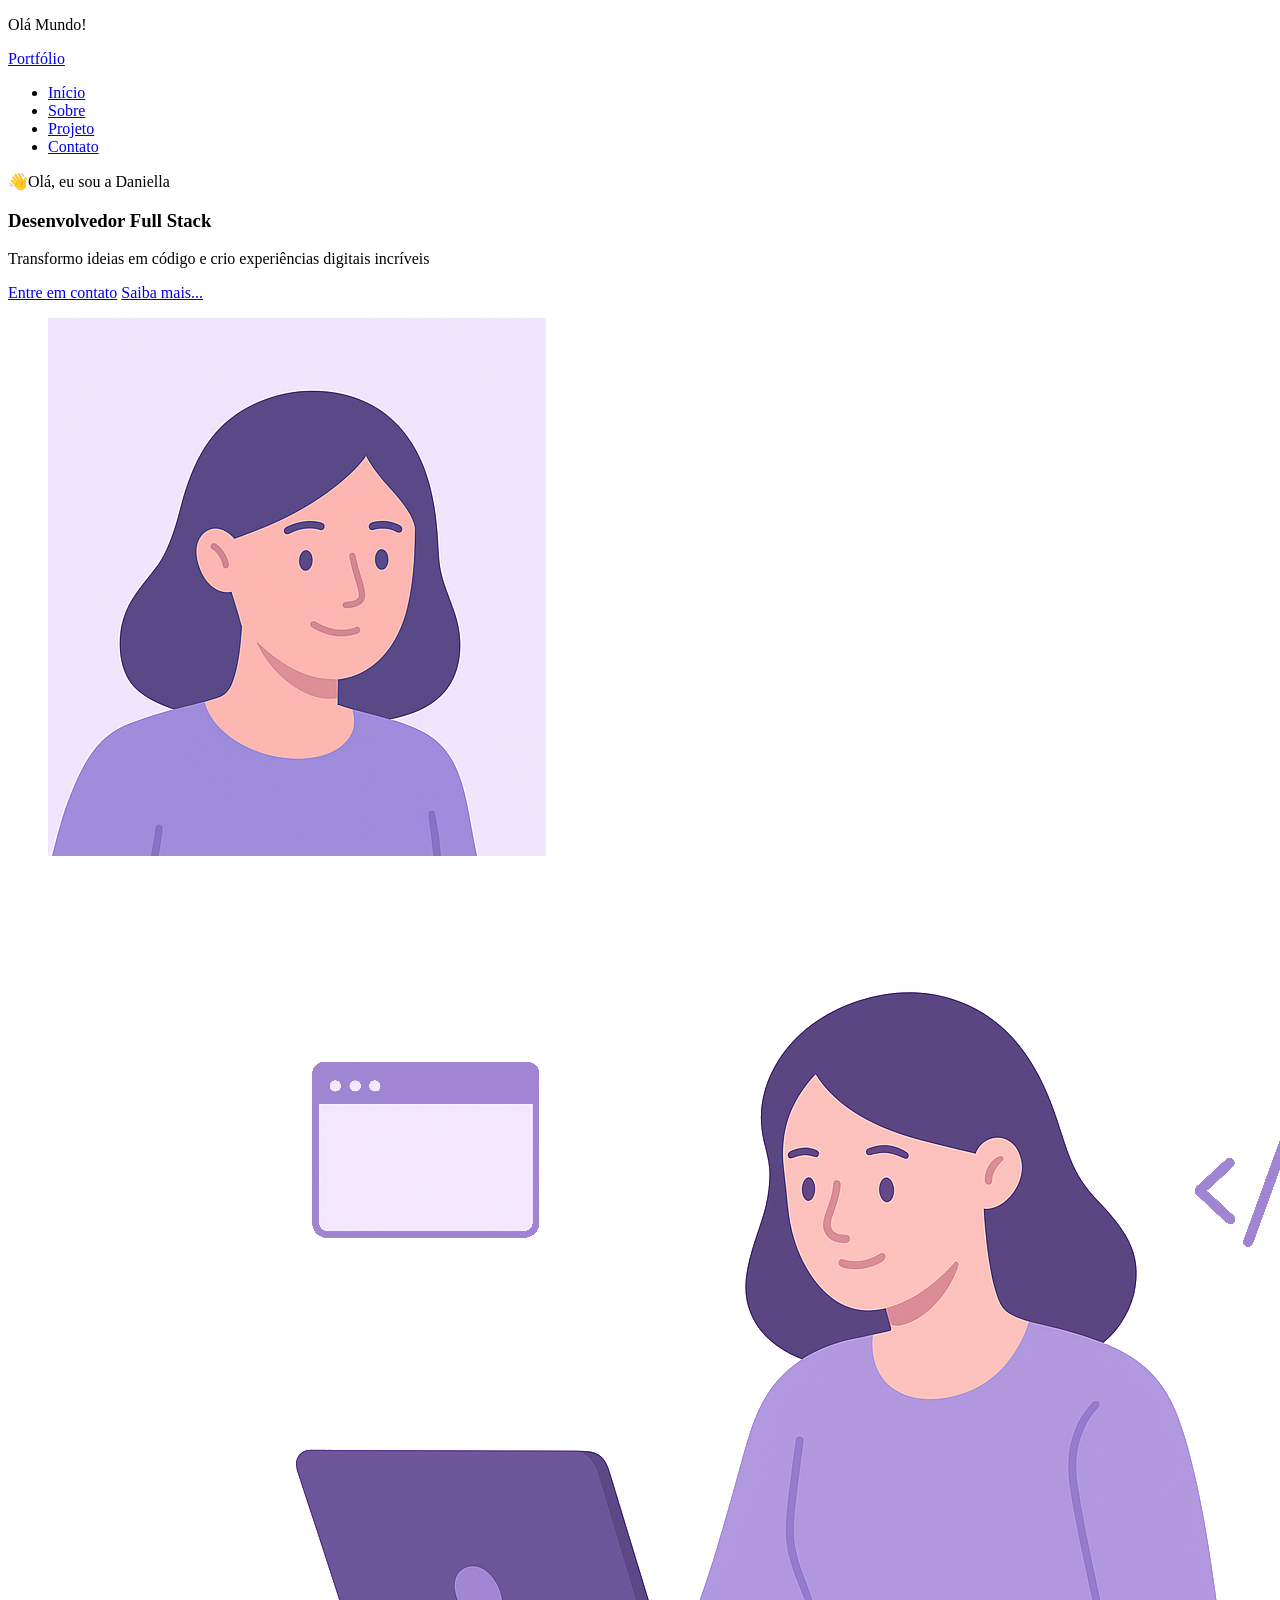
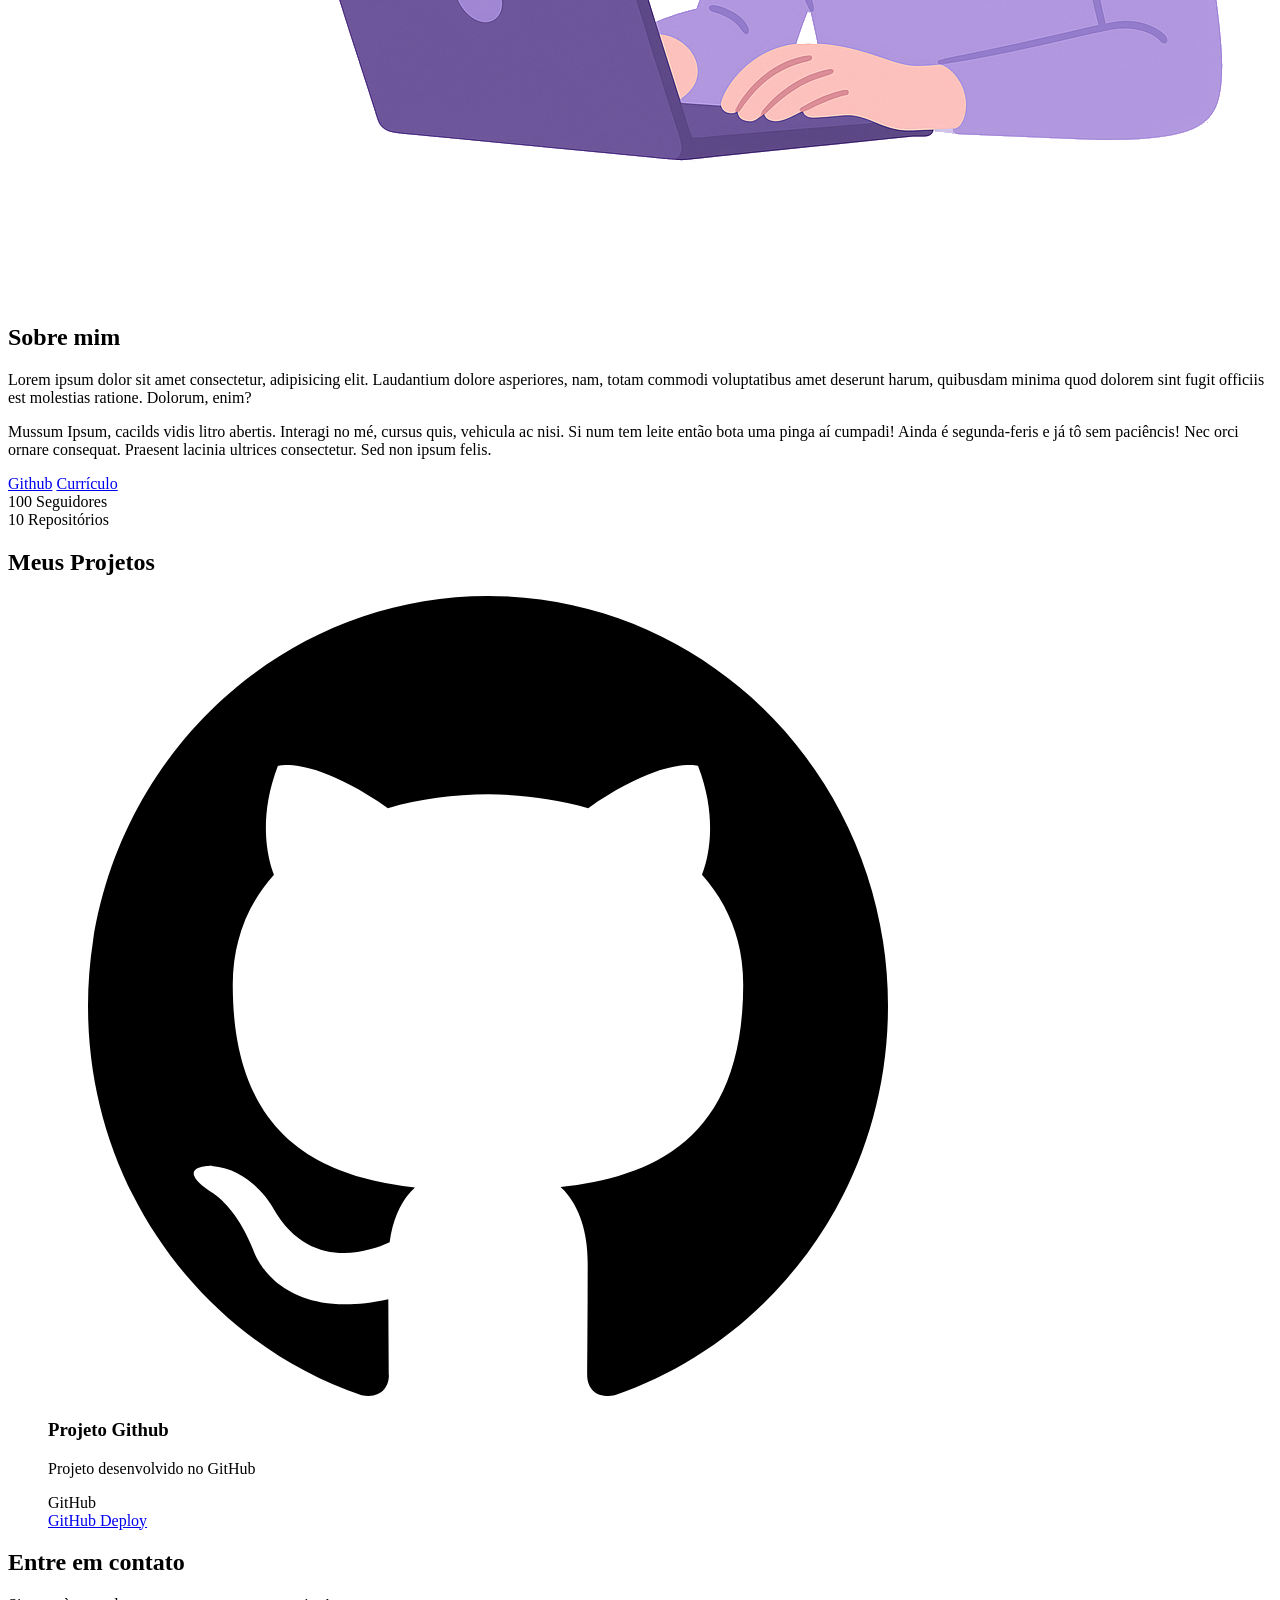
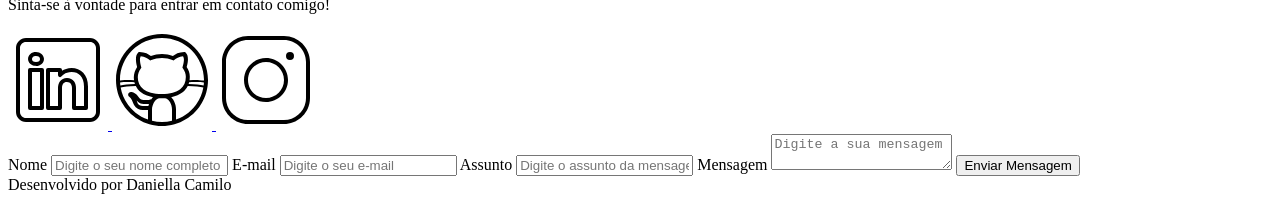
==== index.html @ db8dd6f5 "✨ New Feature: Construção da página index.html" ====
<!DOCTYPE html>
<html lang="pt-br">
<head>
    <meta charset="UTF-8">
    <meta name="viewport" content="width=device-width, initial-scale=1.0">
    <meta name="author" content="Daniella Camilo">
    <meta name="description" content="Portfolio Pessoal da Daniella Camilo, desenvolvedora Full Stack especializada em criar experiências digitais incríveis. Conheça meus projetos e entre em contato.">
    <meta name="robots" content="index, follow">

    <link rel="icon" type="image/svg+xml" href="./assets/img/favicon.svg">

    <title>Portfólio da Daniella</title>
</head>
<body>
    <p>Olá Mundo!</p>

    <!-- Cabeçalho da página -->
    <header>
        
    <!-- Título do Cabeçalho -->
     <a href="index.html" id="titulo">Portfólio</a>

    <!-- Menu da Navegação -->
     <nav>
        <ul class="menu-list">
            <li><a href="#hero">Início</a></li>
            <li><a href="#about">Sobre</a></li>
            <li><a href="#projects">Projeto</a></li>
            <li><a href="#contact">Contato</a></li>
        </ul>
     </nav>
    </header>

    <!-- Seção Principal da página -->
    <main>

        <!--Seção Hero-->
        <section id="hero" class="section-container hero-container">

            <!--Boas Vindas -->
            <article class="hero-content">
                <span>👋Olá, eu sou a Daniella</span>
                <h1>Desenvolvedor Full Stack</h1>
                <p>Transformo ideias em código e crio experiências digitais incríveis</p>

                <div class="buttons-container">
                    <a href="#contact" class="botao">Entre em contato</a>
                    <a href="#about" class="botao-outline">Saiba mais...</a>
                </div>
            </article>

            <!--Imagem da Seção Hero -->
            <figure class="hero-image">
                <img src="./assets/img/avatar_dev_woman.svg"
                alt="Foto do autor do site"
                class="float-animation">

            </figure>

        </section>

         <!--Seção About-->
        <section id="about" class="section-container about-container">

            <!-- Imagem da Seção About -->
             <figure class="about-image">
                <img src="./assets/img/foto_dev_woman.svg"
                alt="Foto do perfil do autor"
                >

             </figure>

             <!--  Conteúdo da Seção About -->
            <article class="about-content">

                <h2>Sobre mim</h2>
                <p>Lorem ipsum dolor sit amet consectetur, adipisicing elit. Laudantium dolore asperiores, nam, totam commodi voluptatibus amet deserunt harum, quibusdam minima quod dolorem sint fugit officiis est molestias ratione. Dolorum, enim?</p>
                <p>Mussum Ipsum, cacilds vidis litro abertis.  Interagi no mé, cursus quis, vehicula ac nisi. Si num tem leite então bota uma pinga aí cumpadi! Ainda é segunda-feris e já tô sem paciêncis! Nec orci ornare consequat. Praesent lacinia ultrices consectetur. Sed non ipsum felis.</p>

                <div class="about-buttons-data">
                    <div class="buttons-container">
                        <a href="#" target="_blank" class="botao">Github</a>
                        <a href="#" target="_blank" class="botao-outline">Currículo</a>
                    </div>

                    <!-- Dados -->
                     <div class="data-container">

                        <!-- Nº de Seguidores -->
                        <div class="data-item">
                            <span class="data-number">100</span>
                            <span class="data-label">Seguidores</span>
                        </div>

                          <!-- Repositórios Públicos -->
                        <div class="data-item">
                            <span class="data-number">10</span>
                            <span class="data-label">Repositórios</span>
                        </div>

                     </div>
                 </div>
            </article>

        </section>

         <!--Seção Projetos-->
        <section id="projects" class="section-container projects-container">
             
            <h2>Meus Projetos</h2>

            <!-- Swipper Container -->
            <div class="swipper projects-swipper">
                <div class="swipper-wrapper">

                    <figure class="swipper-slide">

                        <article class="project-card">

                            <!-- Ícone da Tecnologia padrão do projeto -->
                             <figure class="project-image">
                                <img src="./assets/icons/languages/github.svg" alt="ícone do GitHub"
                                >
                            </figure>

                            <!-- Conteúdo do Projeto -->
                             <div class="project-content">

                                <h3>Projeto Github</h3>
                                <p>Projeto desenvolvido no GitHub</p>

                                <!-- Tags do Projeto -->
                                <div class="project-tags">
                                    <span class="tag">GitHub</span>
                                </div>

                                <!-- Links do Projeto -->
                                 <div class="project-buttons">
                                    <a href="#" target="_blank" class="botao botao-sm">GitHub
                                    </a>
                                    <a href="#" target="_blank" class="botao-outline botao-sm">
                                        Deploy
                                    </a>
                                 </div>

                             </div>

                        </article>
                </div>
            </div>
        </section>

            <!-- Botões de Navegação -->
            <div class="swiper-button-next"></div>
            <div class="swiper-button-prev"></div>

            <!-- Paginação -->
            <div class="swiper-pagination"></div>

        </div>

        </section>

         <!--Seção Contact-->
        <section id="contact" class="section-container contact-container">


            <!-- Redes Sociais -->
            <article class="contact-info">

                <h2>Entre em contato</h2>
                <p>Sinta-se à vontade para entrar em contato comigo!</p>

                <!-- Links para as Redes Sociais -->
                <div>
                  <a href="#" target="_blank" class="social-icon" aria-label="Linkedin">
                    <img src="./assets/icons/social/linkedin.svg" 
                        alt="Link para o Linkedin"
                    >
                    </a>

                  <a href="#" target="_blank" class="social-icon" aria-label="GitHub">
                    <img src="./assets/icons/social/github.svg" 
                        alt="Link para o GitHub"
                    >
                    </a>

                  <a href="#" target="_blank" class="social-icon" aria-label="Instagram">
                    <img src="./assets/icons/social/instagram.svg" 
                        alt="Link para o Instagram"
                    >
                </a>
                </div>

            </article>

            <!-- Formulário de contato -->
             <form id="formulario">

                <label for="nome">Nome</label>
                <input id="nome" name="nome" type="text" placeholder="Digite o seu nome completo">
                <span id="erro-nome"></span>

                <label for="e-mail">E-mail</label>
                <input id="email" name="email" type="text" placeholder="Digite o seu e-mail">
                <span id="erro-email"></span>

                <label for="assunto">Assunto</label>
                <input id="assunto" name="assunto" type="text" placeholder="Digite o assunto da mensagem">
                <span id="erro-assunto"></span>

                <label for="mensagem">Mensagem</label>
                <textarea id="mensagem" name="mensagem" type="text" placeholder="Digite a sua mensagem"></textarea>
                <span id="erro-mensagem"></span>

                <button class="botao" type="submit">Enviar Mensagem</button>
             </form>

        </section>

    </main>



    <!-- Rodapé da página -->
    <footer>
        Desenvolvido por Daniella Camilo
    </footer>
</body>
</html>
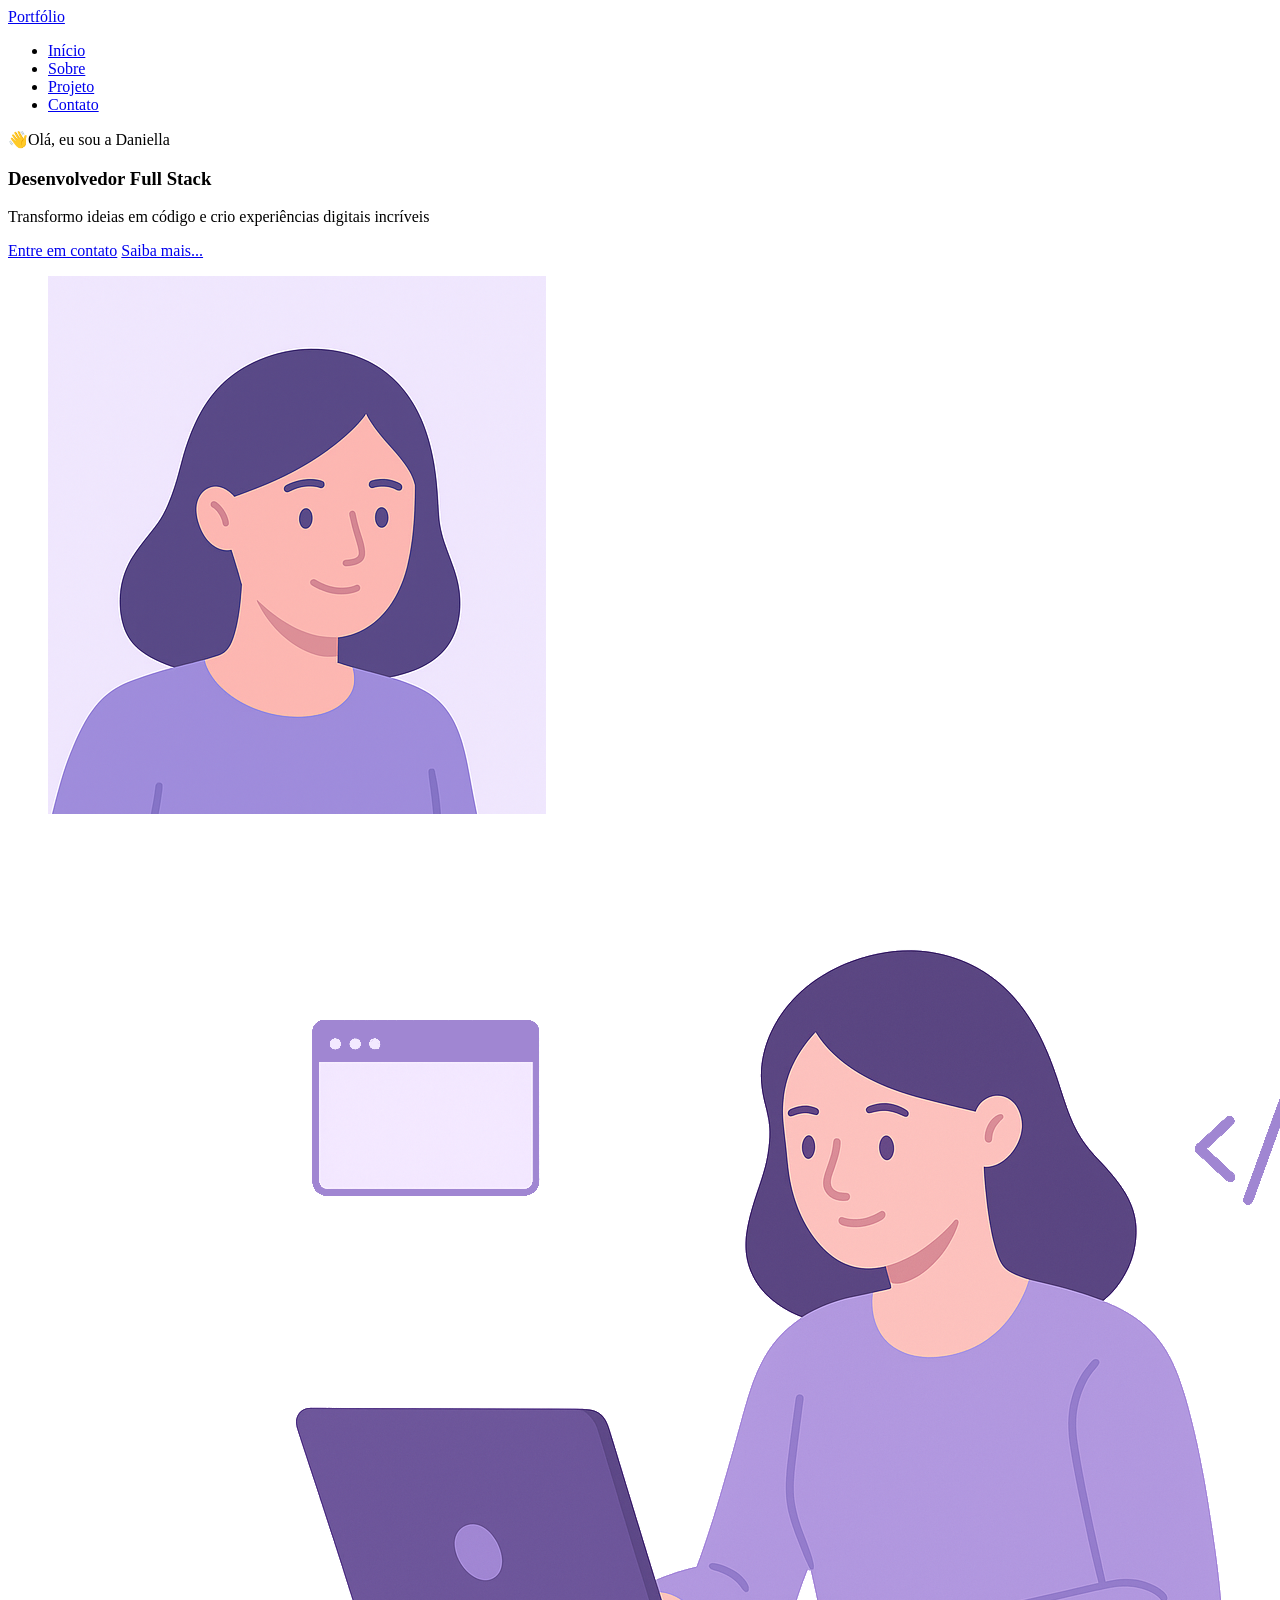
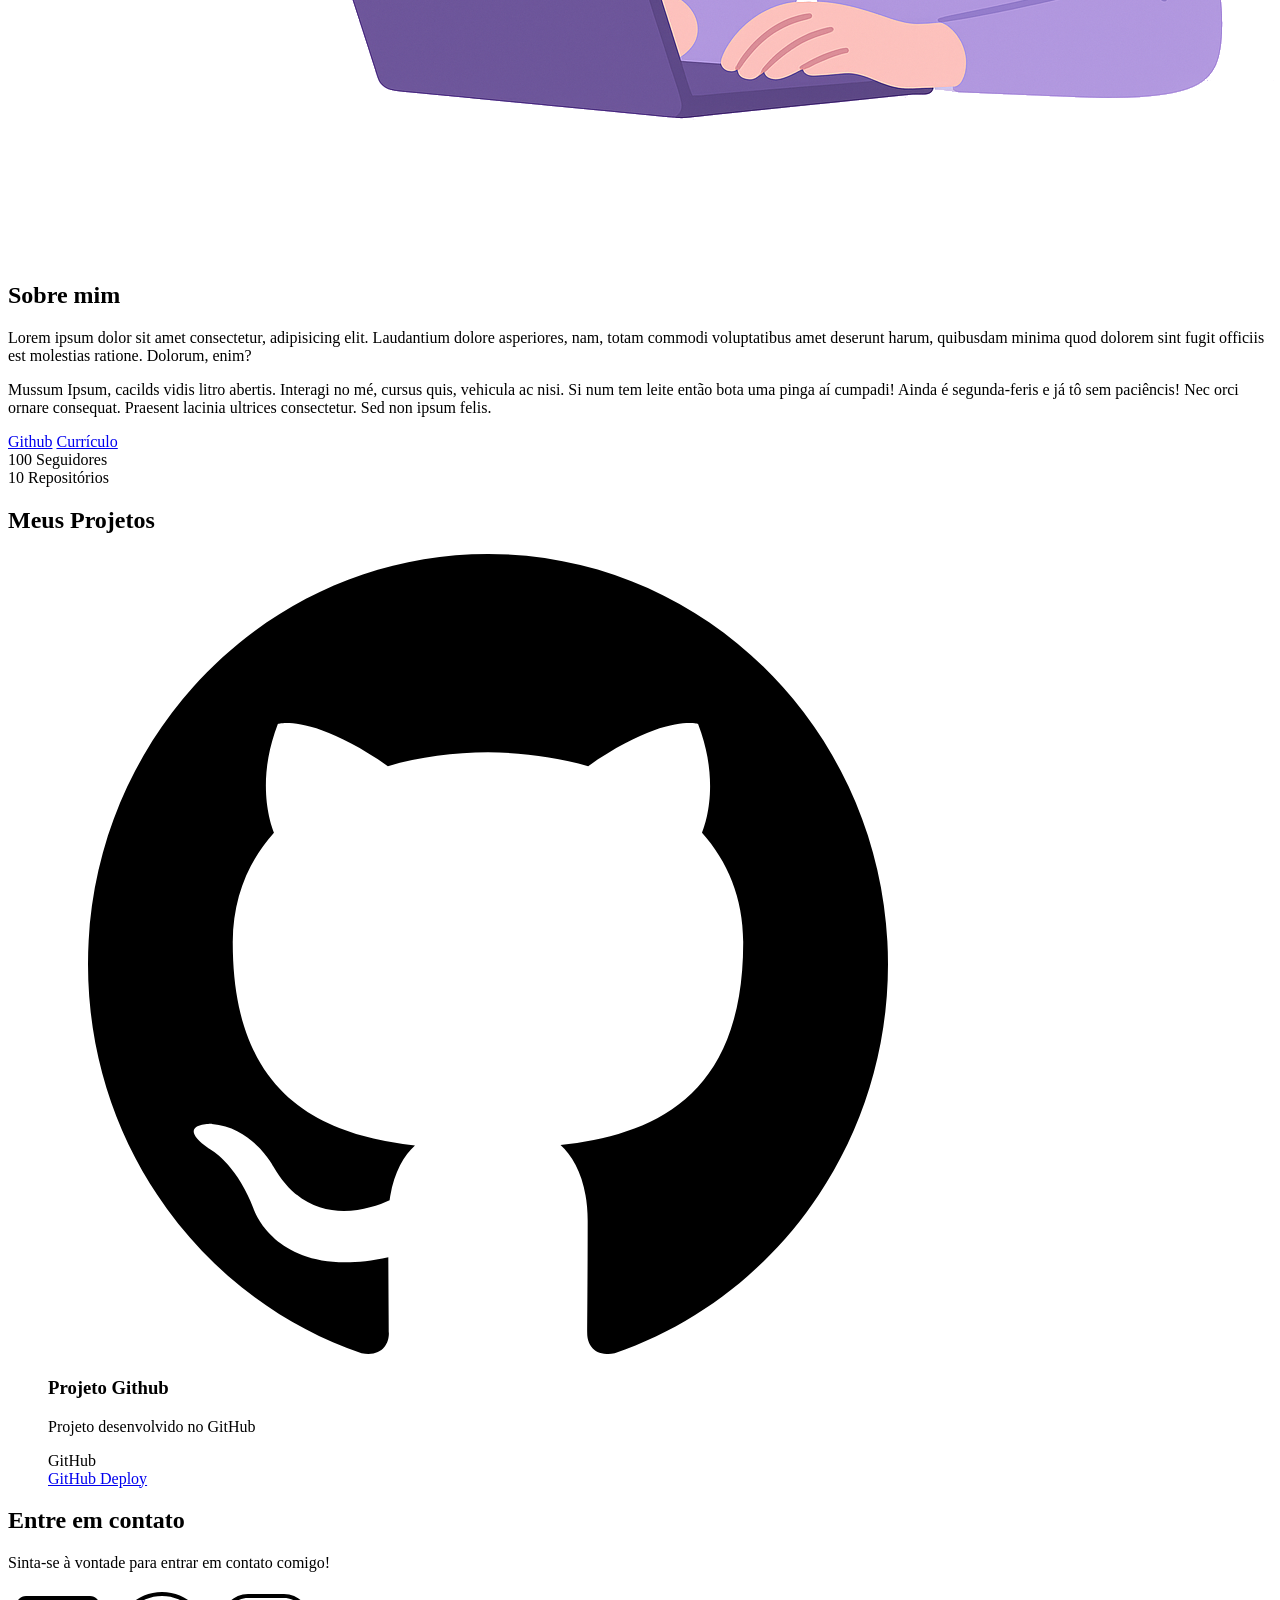
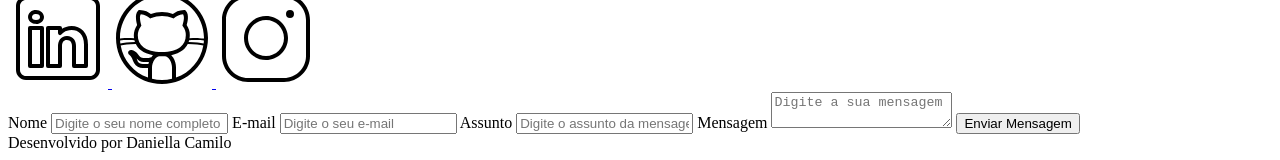
==== commit 4a790685: "Seção Sucess" ====
--- a/index.html
+++ b/index.html
@@ -12,7 +12,6 @@
     <title>Portfólio da Daniella</title>
 </head>
 <body>
-    <p>Olá Mundo!</p>
 
     <!-- Cabeçalho da página -->
     <header>
@@ -220,8 +219,6 @@
 
     </main>
 
-
-
     <!-- Rodapé da página -->
     <footer>
         Desenvolvido por Daniella Camilo
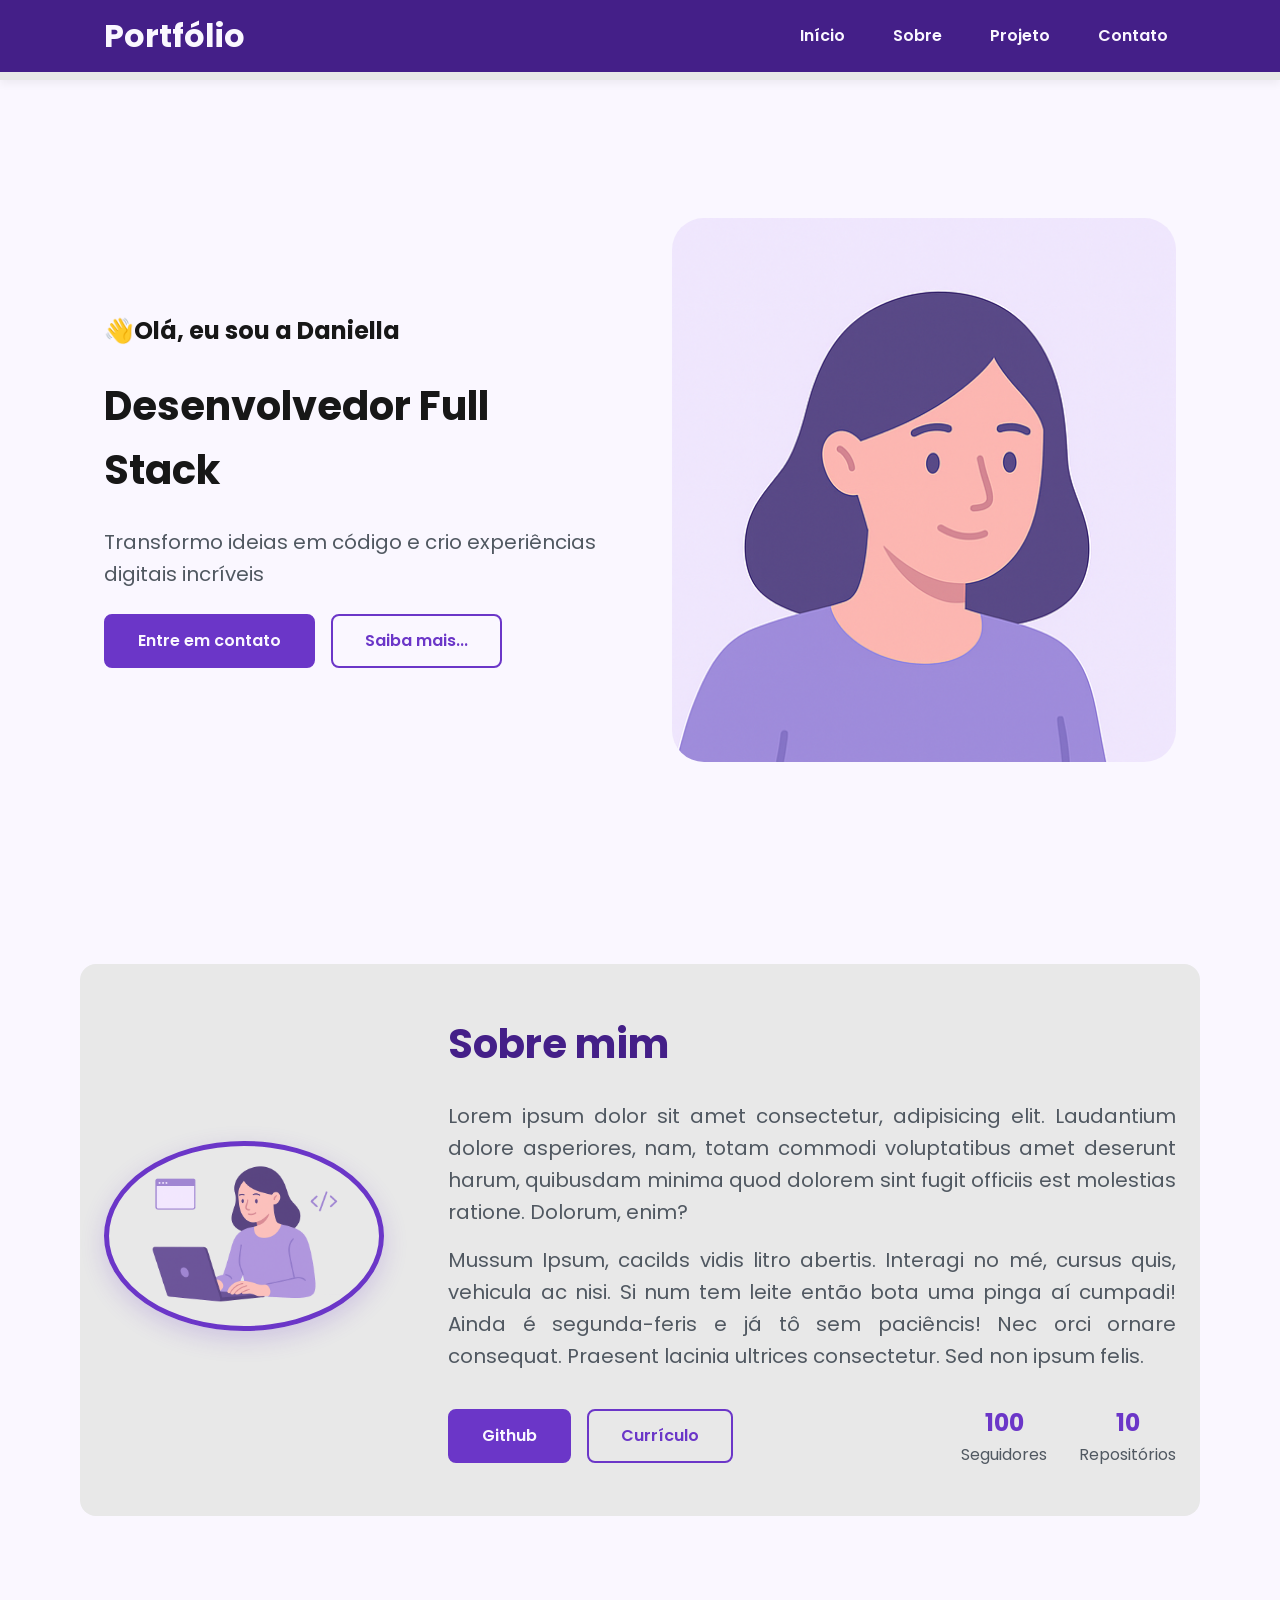
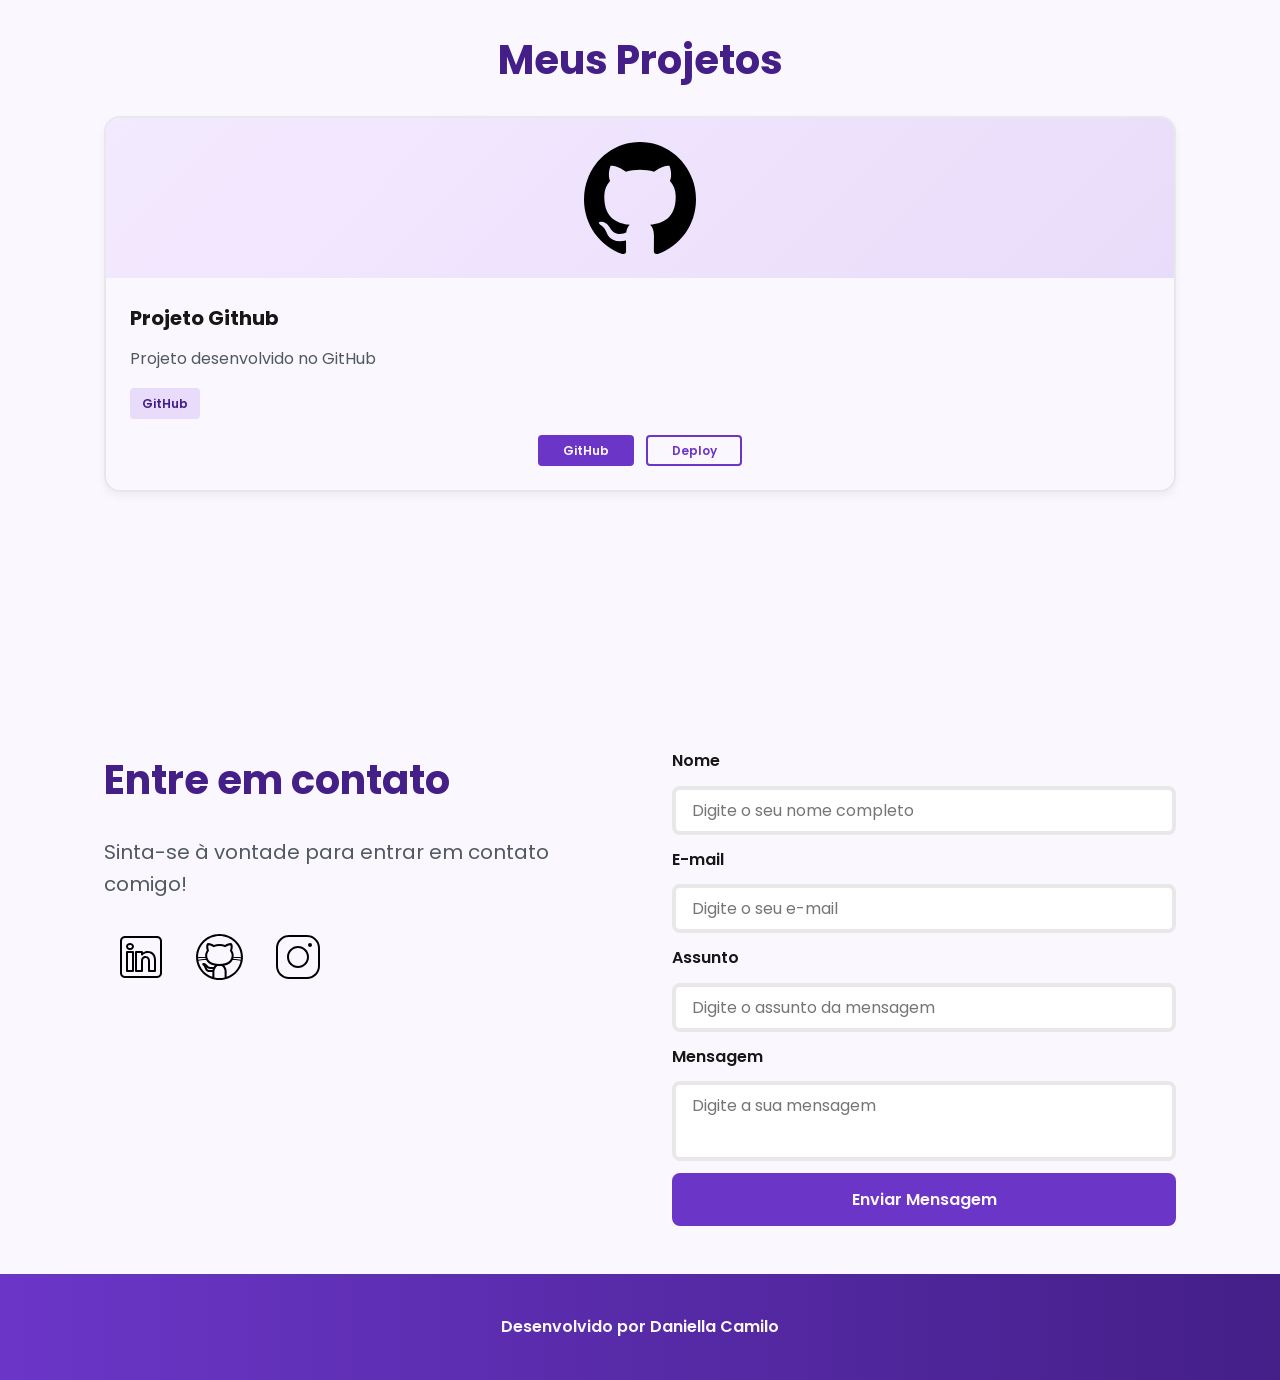
==== commit f0376681: "Adição de CSS e responsividade" ====
--- a/index.html
+++ b/index.html
@@ -1,6 +1,14 @@
 <!DOCTYPE html>
 <html lang="pt-br">
 <head>
+
+        <!-- Fontes do Google -->
+    <link rel="preconnect" href="https://fonts.googleapis.com">
+    <link rel="preconnect" href="https://fonts.gstatic.com" crossorigin>
+    
+        <!-- Fonte do Google - Poppins -->
+    <link href="https://fonts.googleapis.com/css2?family=Poppins&display=swap" rel="stylesheet">
+
     <meta charset="UTF-8">
     <meta name="viewport" content="width=device-width, initial-scale=1.0">
     <meta name="author" content="Daniella Camilo">
@@ -9,6 +17,9 @@
 
     <link rel="icon" type="image/svg+xml" href="./assets/img/favicon.svg">
 
+    <!-- CSS principal da página -->
+    <link rel="stylesheet" href="./assets/css/style.css">
+
     <title>Portfólio da Daniella</title>
 </head>
 <body>
@@ -16,18 +27,21 @@
     <!-- Cabeçalho da página -->
     <header>
         
+        <div class="menu-content">
+
     <!-- Título do Cabeçalho -->
      <a href="index.html" id="titulo">Portfólio</a>
 
     <!-- Menu da Navegação -->
-     <nav>
+       <nav>
         <ul class="menu-list">
             <li><a href="#hero">Início</a></li>
             <li><a href="#about">Sobre</a></li>
             <li><a href="#projects">Projeto</a></li>
             <li><a href="#contact">Contato</a></li>
         </ul>
-     </nav>
+       </nav>
+       </div>
     </header>
 
     <!-- Seção Principal da página -->
--- a/assets/css/style.css
+++ b/assets/css/style.css
@@ -0,0 +1,980 @@
+/* Reset do Navegador */
+* {
+  margin: 0;
+  padding: 0;
+  box-sizing: border-box;
+  font-family: 'Poppins', sans-serif;
+  font-weight: 400;
+  text-decoration: none;
+  outline: none;
+}    
+
+/* Variáveis */
+:root {
+    /* Paleta de Cores - Purple */
+    --purple-50: #f4eaff;
+    --purple-100: #e9dcfa;
+    --purple-200: #cdb3f0;
+    --purple-300: #b186e5;
+    --purple-400: #9460db;
+    --purple-500: #6b36c8;
+    --purple-600: #5b2ca0;
+    --purple-700: #4c2177;
+    --purple-800: #441f88;
+    --purple-900: #2a0e4d;
+    --purple-950: #1a0730;
+
+    /* Cores Neutras */
+    --gray-200: #e8e8e8;
+    --gray-400: #505861;
+    --black: #171717;
+    --white: #FAF7FF;
+
+    /* Cores de Estado */
+    --error: #e63946;
+
+    /* Sombras */
+    --shadow-sm: 0 0.25rem 0.5rem rgba(0, 0, 0, 0.05);
+    --shadow-md: 0 0.25rem 0.75rem rgba(107, 54, 200, 0.3);
+    --shadow-lg: 0 0.5rem 1.5rem rgba(107, 54, 200, 0.2);
+
+    /* Espaçamentos */
+    --spacing-xs: 0.5rem;
+    --spacing-sm: 1rem;
+    --spacing-md: 1.5rem;
+    --spacing-lg: 2rem;
+    --spacing-xl: 3rem;
+    --spacing-2xl: 4rem;
+
+    /* Tamanhos de Fonte */
+    --text-sm: 0.75rem;
+    --text-base: 1rem;
+    --text-lg: 1.25rem;
+    --text-xl: 1.5rem;
+    --text-2xl: 2rem;
+    --text-3xl: 2.5rem;
+
+    /* Border Radius */
+    --radius-sm: 0.25rem;
+    --radius-md: 0.5rem;
+    --radius-lg: 1rem;
+    --radius-xl: 2rem;
+    --radius-full: 50%;
+
+    /* Animação Padrão */
+    --transition-default: all 0.3s ease;
+}
+
+/* Configurações Básicas */
+
+html {
+  scroll-behavior: smooth;
+}
+
+body {
+  display: flex;
+  flex-direction: column;
+  min-height: 100vh;
+  background-color: var(--white);
+  line-height: 1.6;
+  color: var(--black);
+}
+
+main {
+  flex: 1;
+}
+
+/* Seções - Base Comum */
+
+.section-container {
+  max-width: 70rem;
+  margin: 0 auto;
+  padding: var(--spacing-xl) var(--spacing-md);
+  scroll-margin-top: 6rem;
+}
+
+/* Botões */
+
+.buttons-container {
+  display: flex;
+  gap: var(--spacing-sm);
+}
+
+.botao,
+.botao-outline {
+  display: inline-block;
+  padding: 0.75rem 2rem;
+  border: 0.15rem solid transparent;
+  border-radius: var(--radius-md);
+  font-size: var(--text-base);
+  font-weight: 600;
+  text-align: center;
+  cursor: pointer;
+  transition: var(--transition-default);
+}
+
+.botao {
+  border-color: var(--purple-500);
+  background-color: var(--purple-500);
+  color: var(--white);
+}
+
+.botao:hover {
+  border-color: var(--purple-800);
+  background-color: var(--purple-800);
+  box-shadow: var(--shadow-md);
+  transform: translateY(-0.25rem);
+}
+
+.botao-outline {
+  border-color: var(--purple-500);
+  background-color: transparent;
+  color: var(--purple-500);
+}
+
+.botao-outline:hover {
+  border-color: var(--purple-500);
+  background-color: var(--purple-500);
+  color: var(--white);
+  transform: translateY(-0.25rem);
+}
+
+/* Botões pequenos - Card Projetos */
+
+.botao.botao-sm,
+.botao-outline.botao-sm {
+  min-width: 6rem;
+  padding: 0.25rem var(--spacing-sm);
+  border-width: 0.125rem;
+  border-radius: 0.25rem;
+  font-size: var(--text-sm);
+}
+
+/* Seção Header - Cabeçalho e Menu */
+
+header {
+  position: sticky;
+  top: 0;
+  z-index: 1000;
+  width: 100%;
+  height: 5rem;
+  border-bottom: var(--spacing-xs) solid var(--gray-200);
+  box-shadow: var(--shadow-sm);
+  background-color: var(--purple-800);
+}
+
+header a {
+  font-weight: 600;
+  color: var(--white);
+  transition: color 0.3s ease;
+}
+
+header a:hover {
+  color: var(--purple-100);
+}
+
+#titulo {
+  font-size: var(--text-2xl);
+  font-weight: 700;
+}
+
+.menu-content {
+  display: flex;
+  justify-content: space-between;
+  align-items: center;
+  max-width: 70rem;
+  height: 100%;
+  margin: 0 auto;
+  padding: 0 var(--spacing-md);
+}
+
+.menu-list {
+  display: flex;
+  gap: var(--spacing-lg);
+  list-style: none;
+}
+
+.menu-list a {
+  padding: var(--spacing-xs);
+}
+
+/* Seção Hero */
+
+.hero-container {
+  display: flex;
+  align-items: center;
+  gap: var(--spacing-2xl);
+  min-height: calc(100vh - 5rem);
+}
+
+.hero-content {
+  display: flex;
+  flex: 1;
+  flex-direction: column;
+  gap: var(--spacing-md);
+
+}
+
+.hero-content span {
+  font-size: var(--text-xl);
+  font-weight: 700;
+}
+
+.hero-content h1 {
+  font-size: var(--text-3xl);
+  font-weight: 700;
+}
+
+.hero-content p,
+.about-content p,
+.contact-info p {
+  font-size: var(--text-lg);
+  color: var(--gray-400);
+}
+
+.hero-image {
+  display: flex;
+  flex: 1;
+  justify-content: center;
+}
+
+.hero-image img {
+  width: 100%;
+  max-width: 100%;
+  border-radius: var(--radius-xl);
+}
+
+/* Animação Flutuante */
+@keyframes float {
+  
+  0%,
+  100% {
+    transform: translateY(0);
+  }
+
+  50% {
+    transform: translateY(-1.25rem);
+  }
+
+}
+
+/* Usa animação */
+.float-animation {
+  animation: float 3s ease-in-out infinite;
+}
+
+/* About */
+
+.about-container {
+    display: flex;
+    align-items: center;
+    gap: var(--spacing-2xl);
+    margin: var(--spacing-2xl) auto;
+    border-radius: var(--radius-lg);
+    background-color: var(--gray-200);
+}
+
+.about-image {
+    flex: 0 0 17.5rem;
+}
+
+.about-image img {
+    width: 100%;
+    border: 0.35rem solid var(--purple-500);
+    border-radius: var(--radius-full);
+    box-shadow: var(--shadow-lg);
+}
+
+.about-content h2,
+.projects-container h2,
+.contact-info h2 {
+    margin-bottom: var(--spacing-md);
+    font-size: var(--text-3xl);
+    font-weight: 700;
+    color: var(--purple-800);
+}
+
+.about-content p {
+    margin-bottom: var(--spacing-sm);
+    text-align: justify;
+}
+
+.about-buttons-data {
+    display: flex;
+    justify-content: space-between;
+    align-items: center;
+    gap: var(--spacing-lg);
+    margin-top: var(--spacing-lg);
+}
+
+.about-buttons-data .botao {
+    margin-right: auto;
+}
+
+.data-container {
+    display: flex;
+    gap: var(--spacing-lg);
+    margin-top: 0;
+}
+
+.data-item {
+    display: flex;
+    flex-direction: column;
+    align-items: center;
+}
+
+.data-number {
+    font-size: var(--text-xl);
+    font-weight: 700;
+    text-align: center;
+    color: var(--purple-500);
+}
+
+.data-label {
+    font-size: var(--text-base);
+    text-align: center;
+    color: var(--gray-400);
+}
+
+/* Projects */
+
+.projects-container {
+  scroll-margin-top: 3rem;
+  margin: var(--spacing-2xl) auto; 
+  text-align: center;
+}
+
+.projects-swiper {
+  position: relative;
+  width: 100%;
+  padding: var(--spacing-sm) var(--spacing-xl) var(--spacing-xl);
+  overflow: hidden;
+}
+
+/* Card Projetos */
+
+.project-card {
+  display: flex;
+  flex-direction: column;
+  width: 100%;
+  height: 100%;
+  border: 0.15rem solid var(--gray-200);
+  border-radius: var(--radius-lg);
+  background-color: var(--white);
+  box-shadow: var(--shadow-sm);
+  overflow: hidden;
+  transition: var(--transition-default);
+}
+
+.project-card:hover {
+  box-shadow: var(--shadow-lg);
+}
+
+.project-image {
+  display: flex;
+  justify-content: center;
+  align-items: center;
+  width: 100%;
+  height: 10rem;
+  background: linear-gradient(135deg, var(--purple-50) 0%, var(--purple-100) 100%);
+}
+
+.project-image img {
+  width: 75%;
+  height: 75%;
+  max-width: 7rem;
+  max-height: 7rem;
+  object-fit: contain;
+  transition: transform 0.3s ease;
+}
+
+.project-content {
+  display: flex;
+  flex: 1;
+  flex-direction: column;
+  padding: var(--spacing-md);
+  text-align: left;
+}
+
+.project-content h3 {
+  margin-bottom: 0.75rem;
+  font-size: var(--text-lg);
+  font-weight: 700;
+}
+
+.project-content p {
+  margin-bottom: var(--spacing-sm);
+  font-size: var(--text-base);
+  color: var(--gray-400)
+}
+
+.project-tags {
+  display: flex;
+  flex-wrap: wrap;
+  gap: var(--spacing-xs)
+}
+
+.tag {
+  padding: 0.375rem 0.75rem;
+  border-radius: var(--radius-sm);
+  background-color: var(--purple-100);
+  font-size: var(--text-sm);
+  font-weight: 600;
+  color: var(--purple-800);
+}
+
+.project-buttons {
+  display: flex;
+  justify-content: center;
+  align-items: center;
+  gap: 0.75rem;
+  margin-top: var(--spacing-sm);
+}
+
+/* Configuração do Swiper */
+
+.swiper-wrapper {
+    align-items: stretch;
+}
+
+.swiper-slide {
+    display: flex;
+    height: auto;
+}
+
+/* Botões do Swiper (navegação) */
+.swiper-button-next,
+.swiper-button-prev {
+    width: 3rem;
+    height: 3rem;
+}
+
+.swiper-button-next:after,
+.swiper-button-prev:after {
+    font-size: var(--text-lg);
+    color: var(--purple-500);
+}
+
+.swiper-button-next:hover:after,
+.swiper-button-prev:hover:after {
+    color: var(--purple-800);
+}
+
+/* Indicadores de paginação */
+.swiper-pagination-bullet {
+    width: 0.75rem;
+    height: 0.75rem;
+    background-color: var(--gray-200);
+    opacity: 1;
+}
+
+.swiper-pagination-bullet-active {
+    width: var(--spacing-lg);
+    border-radius: var(--radius-sm);
+    background-color: var(--purple-500);
+}
+
+/* Seção de Contato */
+
+.contact-container {
+  display: grid;
+  grid-template-columns: 1fr 1fr;
+  gap: var(--spacing-2xl);
+}
+
+/* Redes Sociais */
+
+.contact-info h2{
+  margin-bottom: var(--spacing-md);
+}
+
+.contact-info p{
+  margin-bottom: var(--spacing-lg);
+}
+
+.social-container {
+  display: flex;
+  justify-content: center;
+  gap: var(--spacing-xl);
+}
+
+.social-container img {
+  filter: brightness(0) saturate(100%) invert(100%) sepia(14%) saturate(6021%) hue-rotate(182deg) brightness(99%) contrast(109%);
+}
+
+.social-container img:hover {
+  filter: brightness(0) saturate(100%) invert(53%) sepia(77%) saturate(1417%) hue-rotate(302deg) brightness(99%) contrast(97%);
+}
+
+.social-icon {
+  width: 5rem;
+  height: 5rem;
+  padding: 0.75rem;
+  border-radius: var(--radius-md);
+  transition: var(--transition-default);
+}
+
+.social-icon img{
+  width: 10%;
+  filter: brightness(0) saturate(100%);
+  transition: filter 0.3s ease;
+}
+
+.social-icon img:hover {
+  filter: brightness(0) 
+          saturate(100%) 
+          invert(42%) 
+          sepia(93%) 
+          saturate(1352%) 
+          hue-rotate(243deg) 
+          brightness(79%) 
+          contrast(91%);
+}
+
+/* Formulário de Contato */
+
+form {
+  display: flex;
+  flex-direction: column;
+  gap: 0.75rem;
+}
+
+form label {
+  font-size: var(--text-base);
+  font-weight: 600;
+}
+
+form input,
+form textarea {
+  width: 100%;
+  padding: 0.5rem var(--spacing-sm);
+  border: 0.25rem solid var(--gray-200);
+  border-radius: var(--radius-md);
+  font-family: inherit;
+  font-size: var(--text-base);
+  transition: border-color 0.3s ease;
+}
+
+form input:focus,
+form textarea:focus {
+  border-color: var(--purple-500);
+  outline: none
+}
+
+form textarea {
+  min-height: 5rem;
+  resize: none;
+}
+
+form span {
+  margin-top: -0.75rem;
+  font-size: var(--text-sm);
+  color: var(--error);
+}
+
+/* Footer */
+
+footer {
+    padding: 2.5rem;
+    background: linear-gradient(to right, var(--purple-500), var(--purple-800));
+    font-weight: 600;
+    text-align: center;
+    color: var(--white);
+}
+
+/* Página Success */
+
+.success-container {
+    display: flex;
+    flex-direction: column;
+    justify-content: center;
+    align-items: center;
+    width: 100%;
+    min-height: calc(100vh - 12.5rem);
+    padding: var(--spacing-xl) var(--spacing-md);
+}
+
+.success-content {
+    display: flex;
+    flex-direction: column;
+    align-items: center;
+    gap: var(--spacing-md);
+    max-width: 37.5rem;
+    text-align: center;
+}
+
+.success-content h1 {
+    font-size: var(--text-3xl);
+    font-weight: 700;
+    color: var(--purple-800);
+}
+
+.success-content h2 {
+    font-size: var(--text-lg);
+    color: var(--gray-400);
+}
+
+.success-icon {
+    display: flex;
+    align-items: center;
+    justify-content: center;
+    width: 7.5rem;
+    height: 7.5rem;
+    border-radius: var(--radius-full);
+    background-color: var(--purple-100);
+}
+
+.success-icon img {
+    width: 6rem;
+    height: 6rem;
+    filter: brightness(0) 
+            saturate(100%) 
+            invert(11%) 
+            sepia(69%) 
+            saturate(3759%) 
+            hue-rotate(256deg) 
+            brightness(101%) 
+            contrast(96%);
+}
+
+/* Responsividade - Tablet */
+
+@media screen and (max-width: 1024px){
+  
+  .section-container {
+    padding: var(--spacing-lg) var(--spacing-md);
+  }
+
+  @media (max-width: 768px) {
+    .menu-list {
+      display: none;
+    }
+  }
+
+  .hero-container {
+    flex-direction: column-reverse;
+    gap: var(--spacing-lg);
+    min-height: 60vh;
+    text-align: center;
+  }
+
+  .hero-content,
+  .hero-image {
+    width: 90%;
+  }
+
+  .hero-image img {
+    object-fit: cover;
+  }
+
+  .buttons-container {
+    justify-content: center;
+    width: 100%;
+  }
+
+  .hero-container .botao,
+  .hero-container .botao-outline {
+    padding: 0.75rem 1.5rem;
+    font-size: var(--text-base);
+    white-space: nowrap;
+  }
+
+  .about-container {
+    flex-direction: column;
+    gap: var(--spacing-md);
+    margin: var(--spacing-lg);
+    padding: var(--spacing-lg);
+  }
+
+  .about-image {
+    display: flex;
+    flex: 0 0 auto;
+    width: 100%;
+    justify-content: center;
+  }
+
+  .about-image img{
+    max-width: 16rem;
+    width: 100%;
+  }
+
+  .about-content {
+    width: 100%;
+  }
+
+  .about-buttons-data {
+    flex-direction: column;
+    gap: var(--spacing-md);
+    align-items: stretch;
+  }
+
+  .about-buttons-data .botao {
+    margin-right: 0;
+  }
+
+  .data-container {
+    justify-content: center;
+    width: 100%;
+  }
+
+  .contact-container {
+    grid-template-columns: 1fr;
+    gap: var(--spacing-lg);
+    width: 90%;
+    margin: 0 auto;
+  }
+
+  .success-container {
+    padding: var(--spacing-xl) var(--spacing-md);
+    min-height: calc(100vh - 10rem);
+  }
+
+  .success-content {
+    gap: var(--spacing-lg);
+    max-width: 35rem;
+  }
+
+  .success-image {
+    width: 6rem;
+    height: 6rem;
+  }
+
+  .success-image img {
+    width: 5rem;
+    height: 5rem;
+  }
+
+}
+
+/* Responsividade - Celular */
+
+@media screen and (max-width: 480px){
+    
+  .section-container{
+    padding: var(--spacing-md) var(--spacing-sm);
+  }
+
+  .section-container h1 {
+   font-size: var(--text-xl); 
+  }
+
+  .section-container h2 {
+   font-size: var(--text-lg); 
+  }
+
+  .section-container p {
+   font-size: var(--text-base); 
+  }
+
+  .section-container span {
+   font-size: var(--text-lg); 
+  }
+
+  /* header */
+  #titulo {
+    font-size: var(--text-xl);
+  }
+
+  .menu-content {
+    justify-content: center;
+  }
+
+  .menu-list{
+    display: none;
+  }
+
+  /* hero */
+  .hero-container{
+    flex-direction: column-reverse;
+    gap: var(--spacing-xs);
+    min-height: 60vh;
+  }
+
+  .hero-content {
+    gap: var(--spacing-xs);
+    width: 100%;
+  }
+
+  .buttons-container {
+    flex-direction: column;
+    gap: 0.75rem;
+    width: 100%;
+  }
+
+  .buttons-container .botao,
+  .buttons-container .botao-outline{
+    padding: 0.75rem 1rem;
+    font-size: var(--text-base);
+    white-space: nowrap;
+  }
+
+  .hero-image {
+    width: 100%;
+  }
+
+  .hero-image img{
+    max-width: 20rem;
+  }
+
+  /* About */
+  .about-container{
+    flex-direction: column;
+    margin: var(--spacing-lg) 0.5rem;
+    padding: var(--spacing-md);
+  }
+
+  .about-image img{
+    max-width: 16rem;
+  }
+
+  .about-content{
+    width: 100%;
+  }
+
+  .about-buttons-data{
+    flex-direction: column;
+    gap:var(--spacing-md);
+    align-items: stretch;
+  }
+
+  .about-buttons-data .botao,
+  .about-buttons-data .botao-outline{
+    width: 100%;
+    padding: 0.75rem  var(--spacing-lg);
+    font-size: var(--text-base);
+    text-align: center;
+  }
+
+  .data-container{
+    justify-content: center;
+    width: 100%;
+  }
+
+  .data-number {
+    font-size: var(--text-lg);
+  }
+
+  .data-label {
+    font-size: var(--text-sm);
+  }
+
+   /* Projects */
+    .projects-container {
+        margin: var(--spacing-lg) auto 0;
+    }
+
+    .projects-swiper {
+        position: relative;
+        margin: 0;
+        padding: var(--spacing-sm) 0 2rem 0;
+        overflow: visible;
+    }
+
+    .project-card {
+        width: 100%;
+        height: 20rem;
+        max-width: 20rem;
+    }
+
+    .project-image {
+        height: 10rem;
+    }
+
+    .project-content {
+        padding: var(--spacing-md);
+    }
+
+    .project-content h3 {
+        font-size: var(--text-lg);
+    }
+
+    .project-content p {
+        font-size: var(--text-base);
+    }
+
+
+  /* Contact */
+   .contact-container{
+    grid-template-columns: 1fr;
+    gap: var(--spacing-lg);
+    width: 100%;
+    margin: 0 auto;
+  }
+
+  .contact-info {
+    width: 100%;
+  }
+
+  .contact-info p {
+        margin-bottom: var(--spacing-sm);
+  }
+
+  .social-container {
+    justify-content: center;
+  }
+    .social-icon {
+    width: 3rem;
+    height: 3rem;
+    padding: 0.5rem;
+  }
+
+   /* Formulário */
+
+    /* Formulário */
+    form {
+        gap: var(--spacing-sm);
+    }
+
+    form label {
+        font-size: var(--text-base);
+    }
+
+    form input,
+    form textarea {
+        padding: 0.75rem;
+        font-size: var(--text-base);
+    }
+
+    form button {
+        padding: 0.75rem var(--spacing-md);
+        font-size: var(--text-base);
+    }
+
+    /* Footer */
+    footer {
+        padding: var(--spacing-md) var(--spacing-sm);
+        font-size: var(--text-sm);
+    }
+    
+    /* Success Page */
+    .success-container {
+        padding: var(--spacing-lg) var(--spacing-sm);
+        min-height: calc(100vh - 8rem);
+    }
+
+    .success-content {
+        gap: var(--spacing-md);
+        max-width: 100%;
+        padding: 0 var(--spacing-sm);
+    }
+
+    .success-icon {
+        width: 5rem;
+        height: 5rem;
+    }
+
+    .success-icon img {
+        width: 4rem;
+        height: 4rem;
+    }
+
+    .success-content .botao {
+        width: 100%;
+        max-width: 20rem;
+        padding: 0.75rem var(--spacing-lg);
+    }
+
+  form {
+    width: 100%;
+  } 
+}
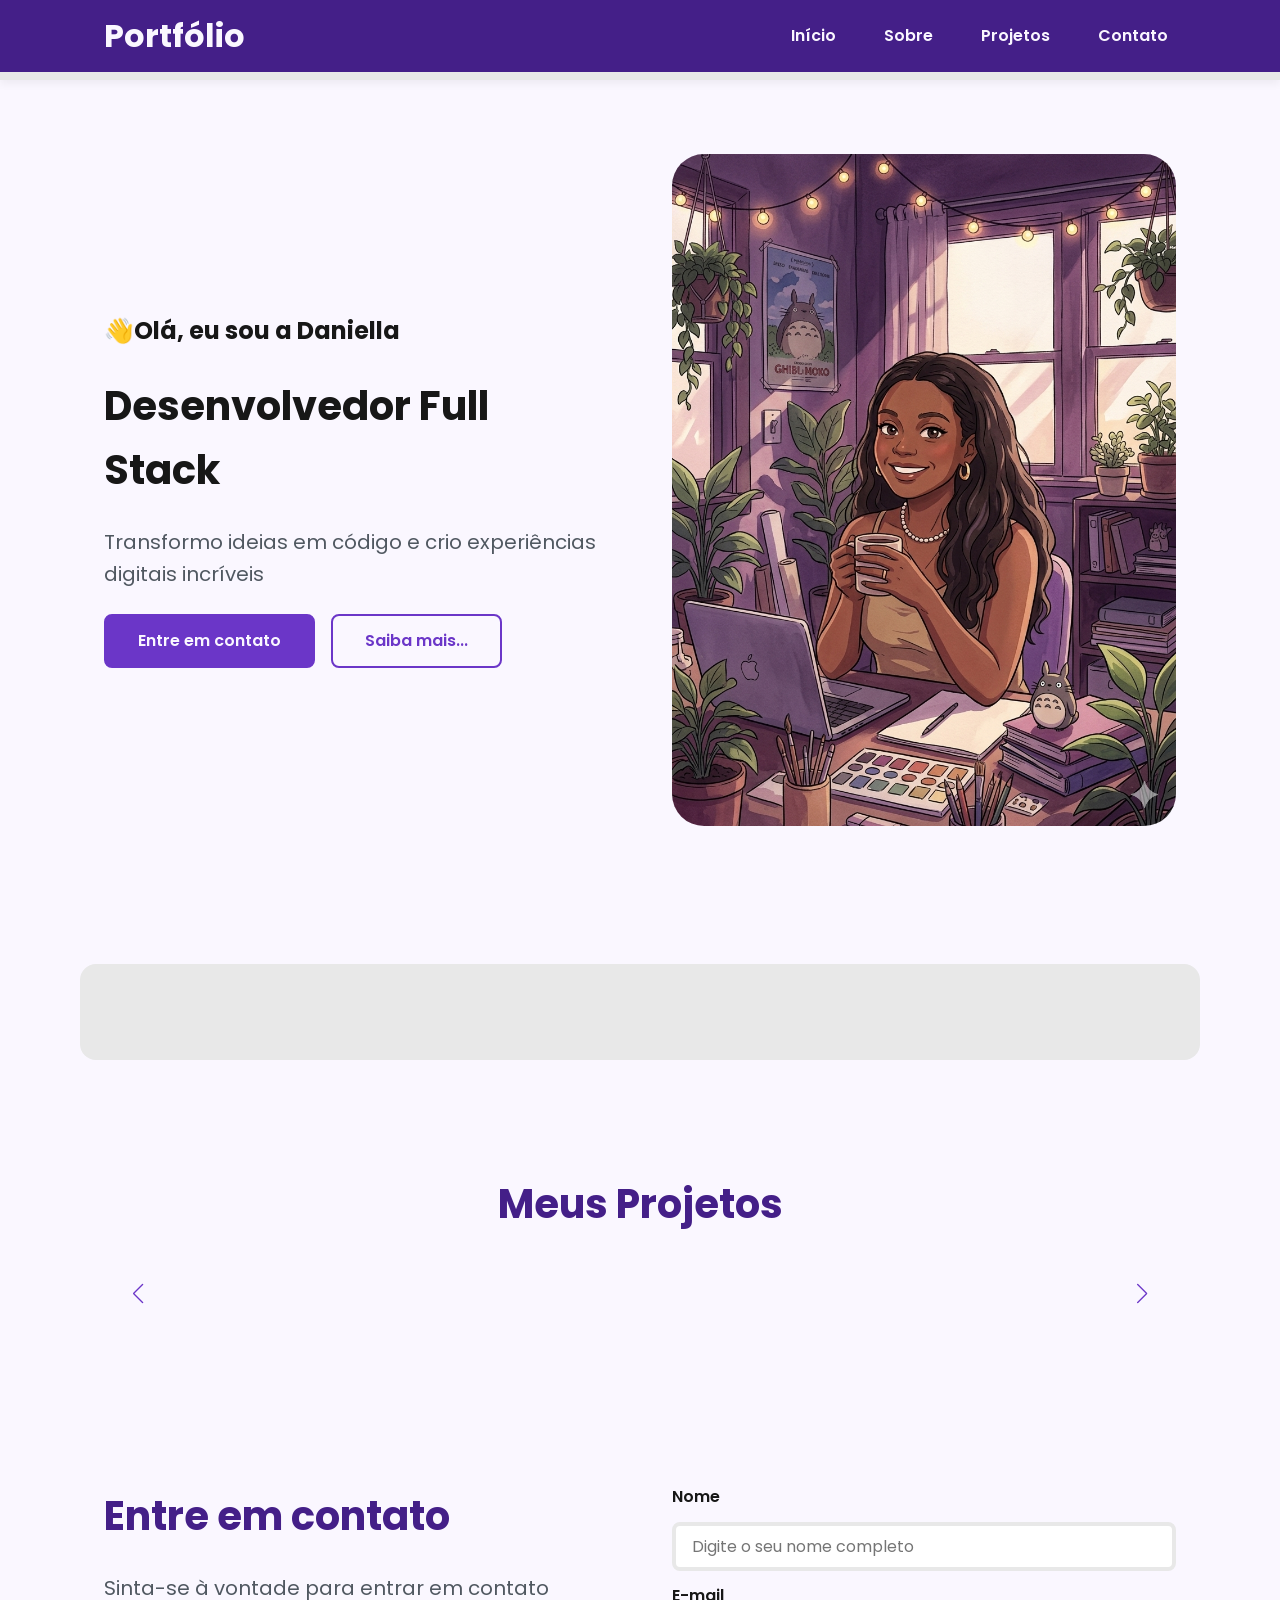
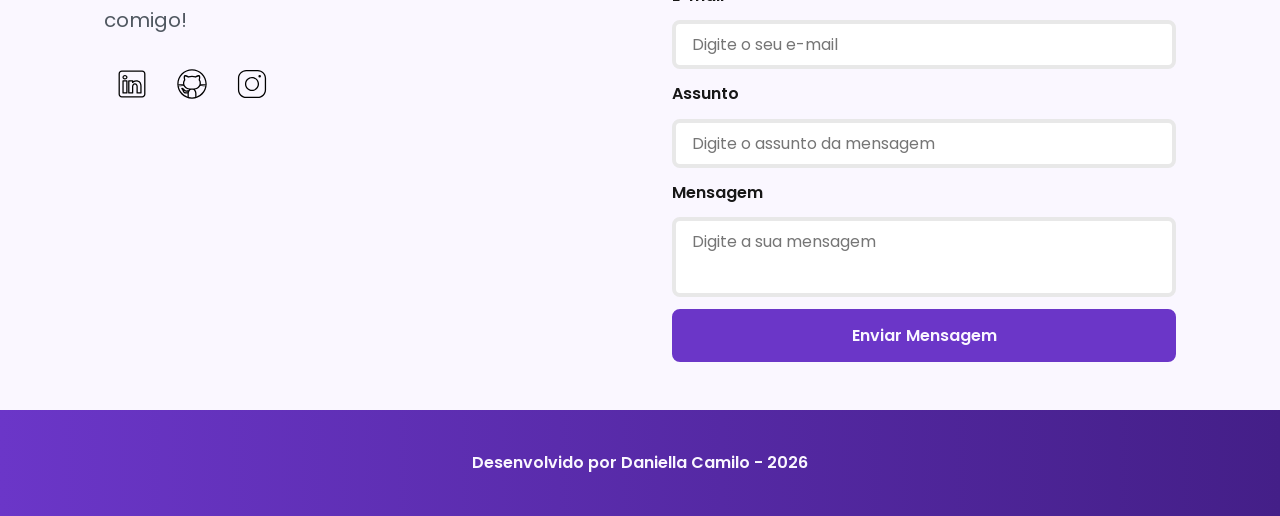
==== commit 62e71ea9: "Finalização do portfólio" ====
--- a/index.html
+++ b/index.html
@@ -16,6 +16,11 @@
     <meta name="robots" content="index, follow">
 
     <link rel="icon" type="image/svg+xml" href="./assets/img/favicon.svg">
+
+
+    <!-- SWIPER CSS -->
+  <link rel="stylesheet" href="https://cdn.jsdelivr.net/npm/swiper@11/swiper-bundle.min.css">
+    
 
     <!-- CSS principal da página -->
     <link rel="stylesheet" href="./assets/css/style.css">
@@ -37,7 +42,7 @@
         <ul class="menu-list">
             <li><a href="#hero">Início</a></li>
             <li><a href="#about">Sobre</a></li>
-            <li><a href="#projects">Projeto</a></li>
+            <li><a href="#projects">Projetos</a></li>
             <li><a href="#contact">Contato</a></li>
         </ul>
        </nav>
@@ -64,7 +69,7 @@
 
             <!--Imagem da Seção Hero -->
             <figure class="hero-image">
-                <img src="./assets/img/avatar_dev_woman.svg"
+                <img src="./assets/img/eu.png"
                 alt="Foto do autor do site"
                 class="float-animation">
 
@@ -75,101 +80,24 @@
          <!--Seção About-->
         <section id="about" class="section-container about-container">
 
-            <!-- Imagem da Seção About -->
-             <figure class="about-image">
-                <img src="./assets/img/foto_dev_woman.svg"
-                alt="Foto do perfil do autor"
-                >
-
-             </figure>
-
-             <!--  Conteúdo da Seção About -->
-            <article class="about-content">
-
-                <h2>Sobre mim</h2>
-                <p>Lorem ipsum dolor sit amet consectetur, adipisicing elit. Laudantium dolore asperiores, nam, totam commodi voluptatibus amet deserunt harum, quibusdam minima quod dolorem sint fugit officiis est molestias ratione. Dolorum, enim?</p>
-                <p>Mussum Ipsum, cacilds vidis litro abertis.  Interagi no mé, cursus quis, vehicula ac nisi. Si num tem leite então bota uma pinga aí cumpadi! Ainda é segunda-feris e já tô sem paciêncis! Nec orci ornare consequat. Praesent lacinia ultrices consectetur. Sed non ipsum felis.</p>
-
-                <div class="about-buttons-data">
-                    <div class="buttons-container">
-                        <a href="#" target="_blank" class="botao">Github</a>
-                        <a href="#" target="_blank" class="botao-outline">Currículo</a>
-                    </div>
-
-                    <!-- Dados -->
-                     <div class="data-container">
-
-                        <!-- Nº de Seguidores -->
-                        <div class="data-item">
-                            <span class="data-number">100</span>
-                            <span class="data-label">Seguidores</span>
-                        </div>
-
-                          <!-- Repositórios Públicos -->
-                        <div class="data-item">
-                            <span class="data-number">10</span>
-                            <span class="data-label">Repositórios</span>
-                        </div>
-
-                     </div>
-                 </div>
-            </article>
-
+            
         </section>
 
-         <!--Seção Projetos-->
+         <!--Seção Projetos do autor-->
         <section id="projects" class="section-container projects-container">
-             
             <h2>Meus Projetos</h2>
 
-            <!-- Swipper Container -->
-            <div class="swipper projects-swipper">
-                <div class="swipper-wrapper">
-
-                    <figure class="swipper-slide">
-
-                        <article class="project-card">
-
-                            <!-- Ícone da Tecnologia padrão do projeto -->
-                             <figure class="project-image">
-                                <img src="./assets/icons/languages/github.svg" alt="ícone do GitHub"
-                                >
-                            </figure>
-
-                            <!-- Conteúdo do Projeto -->
-                             <div class="project-content">
-
-                                <h3>Projeto Github</h3>
-                                <p>Projeto desenvolvido no GitHub</p>
-
-                                <!-- Tags do Projeto -->
-                                <div class="project-tags">
-                                    <span class="tag">GitHub</span>
-                                </div>
-
-                                <!-- Links do Projeto -->
-                                 <div class="project-buttons">
-                                    <a href="#" target="_blank" class="botao botao-sm">GitHub
-                                    </a>
-                                    <a href="#" target="_blank" class="botao-outline botao-sm">
-                                        Deploy
-                                    </a>
-                                 </div>
-
-                             </div>
-
-                        </article>
+            <!-- Swiper Container -->
+            <div class="swiper projects-swiper">
+                <div class="swiper-wrapper">
+                    
                 </div>
-            </div>
-        </section>
-
             <!-- Botões de Navegação -->
             <div class="swiper-button-next"></div>
             <div class="swiper-button-prev"></div>
 
             <!-- Paginação -->
             <div class="swiper-pagination"></div>
-
         </div>
 
         </section>
@@ -186,19 +114,19 @@
 
                 <!-- Links para as Redes Sociais -->
                 <div>
-                  <a href="#" target="_blank" class="social-icon" aria-label="Linkedin">
+                  <a href="https://www.linkedin.com/in/daniella-camilo-3b64b0393/" target="_blank" class="social-icon" aria-label="Linkedin">
                     <img src="./assets/icons/social/linkedin.svg" 
                         alt="Link para o Linkedin"
                     >
                     </a>
 
-                  <a href="#" target="_blank" class="social-icon" aria-label="GitHub">
+                  <a href="https://github.com/daniellacamilo" target="_blank" class="social-icon" aria-label="GitHub">
                     <img src="./assets/icons/social/github.svg" 
                         alt="Link para o GitHub"
                     >
                     </a>
 
-                  <a href="#" target="_blank" class="social-icon" aria-label="Instagram">
+                  <a href="https://www.instagram.com/daniellacamilo/" target="_blank" class="social-icon" aria-label="Instagram">
                     <img src="./assets/icons/social/instagram.svg" 
                         alt="Link para o Instagram"
                     >
@@ -208,7 +136,10 @@
             </article>
 
             <!-- Formulário de contato -->
-             <form id="formulario">
+             <form id="formulario" action="https://formsubmit.co/5a6a55269765ff187f492469d684ad94" method="POST">
+
+                <input type="hidden" name="_next" value="http://localhost:5500/success.html">
+<input type="hidden" name="_captcha" value="false">
 
                 <label for="nome">Nome</label>
                 <input id="nome" name="nome" type="text" placeholder="Digite o seu nome completo">
@@ -235,7 +166,14 @@
 
     <!-- Rodapé da página -->
     <footer>
-        Desenvolvido por Daniella Camilo
+        Desenvolvido por Daniella Camilo - 2026
     </footer>
+
+    <!-- SWIPER JS -->
+    <script src="https://cdn.jsdelivr.net/npm/swiper@11/swiper-bundle.min.js"></script>
+
+    <!-- Script JavaScript -->
+    <script src="./assets/js/script.js"></script>
+
 </body>
 </html>
--- a/assets/css/style.css
+++ b/assets/css/style.css
@@ -515,7 +515,8 @@
 }
 
 .social-icon img{
-  width: 10%;
+  width: 32px;
+  height: 32px;
   filter: brightness(0) saturate(100%);
   transition: filter 0.3s ease;
 }
